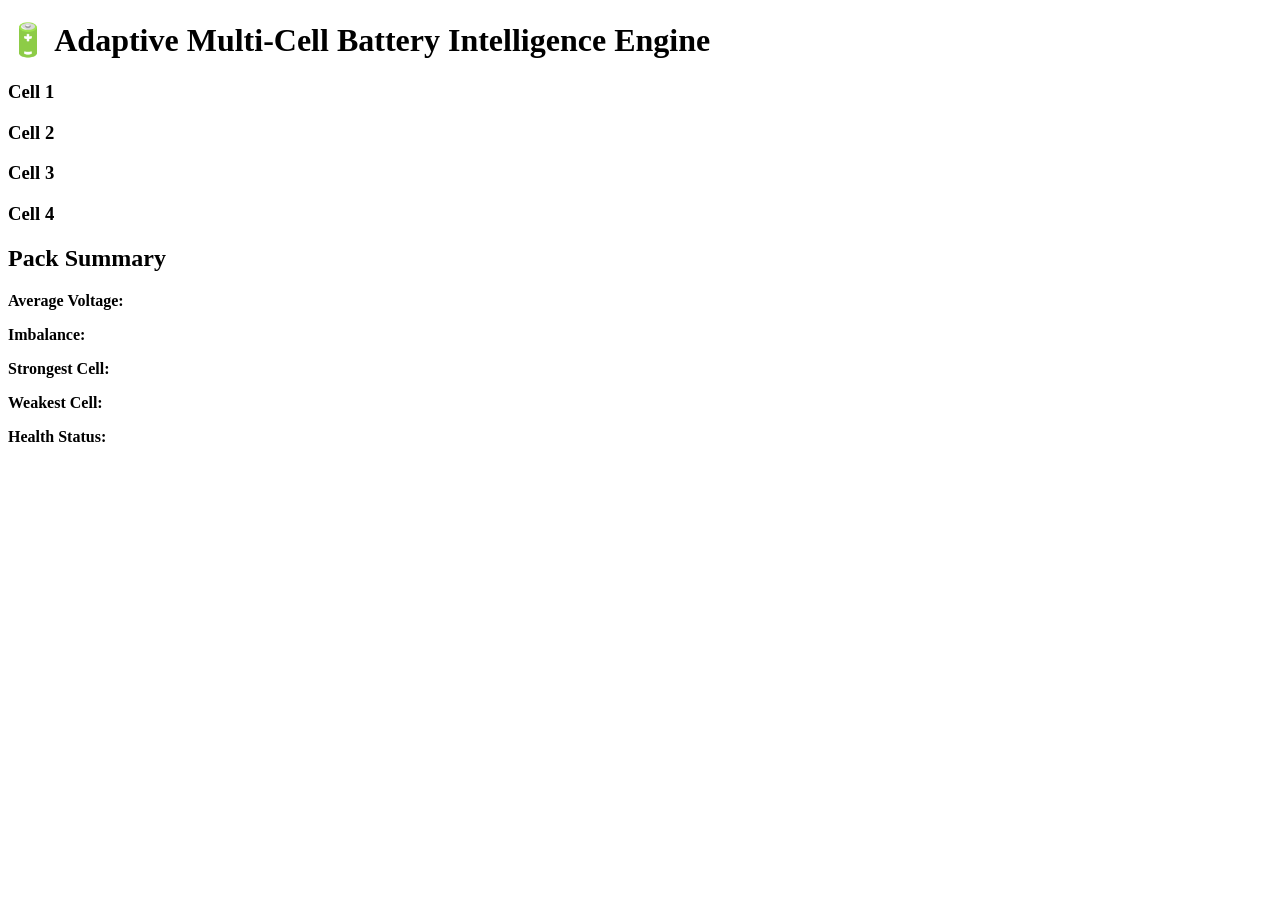
==== index.html @ 2528bb18 "Create index.html" ====
<!DOCTYPE html>
<html>
<head>
<meta charset="UTF-8">
<meta name="viewport" content="width=device-width, initial-scale=1">
<title>Battery Intelligence Engine</title>
<link rel="stylesheet" href="style.css">
</head>

<body>

<div class="container">

<h1>🔋 Adaptive Multi-Cell Battery Intelligence Engine</h1>

<div class="cards">

<div class="card">
<h3>Cell 1</h3>
<p id="c1"></p>
</div>

<div class="card">
<h3>Cell 2</h3>
<p id="c2"></p>
</div>

<div class="card">
<h3>Cell 3</h3>
<p id="c3"></p>
</div>

<div class="card">
<h3>Cell 4</h3>
<p id="c4"></p>
</div>

</div>

<div class="summary">

<h2>Pack Summary</h2>

<p><b>Average Voltage:</b> <span id="avg"></span></p>
<p><b>Imbalance:</b> <span id="imb"></span></p>
<p><b>Strongest Cell:</b> <span id="strong"></span></p>
<p><b>Weakest Cell:</b> <span id="weak"></span></p>
<p><b>Health Status:</b> <span id="status"></span></p>

</div>

</div>

<script src="script.js"></script>

</body>
</html>
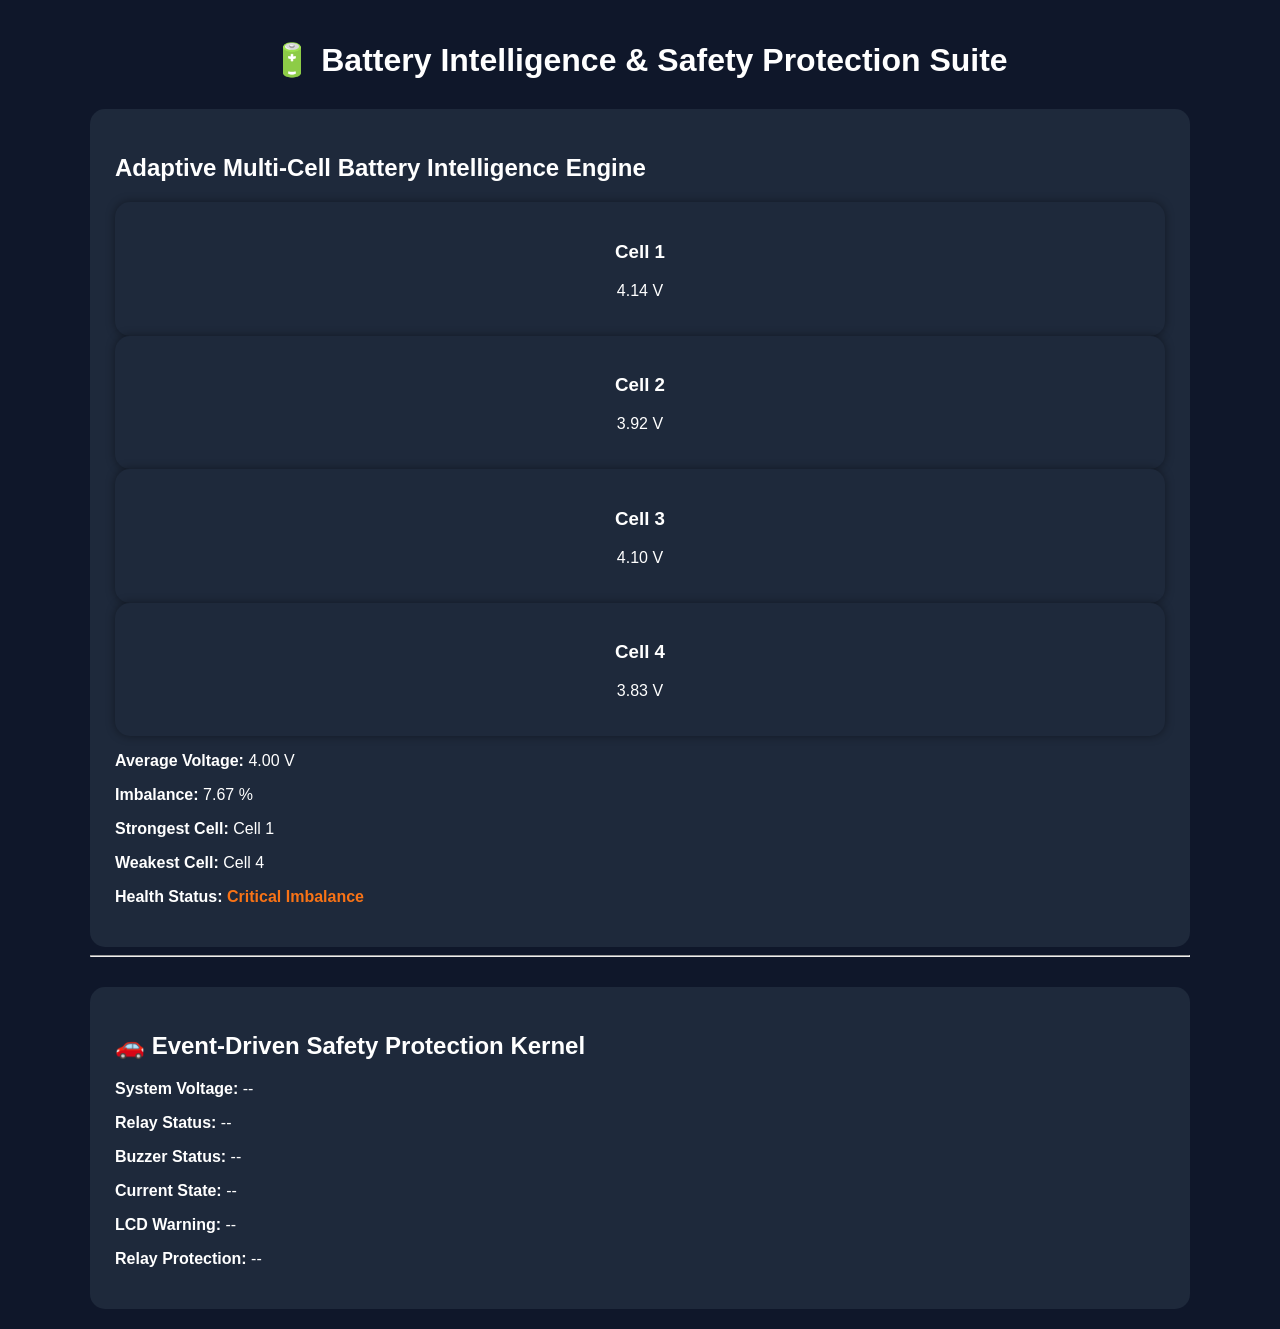
==== commit 1aa69308: "Update index.html" ====
--- a/index.html
+++ b/index.html
@@ -1,9 +1,9 @@
 <!DOCTYPE html>
-<html>
+<html lang="en">
 <head>
 <meta charset="UTF-8">
-<meta name="viewport" content="width=device-width, initial-scale=1">
-<title>Battery Intelligence Engine</title>
+<meta name="viewport" content="width=device-width, initial-scale=1.0">
+<title>Battery Intelligence & Safety Protection Suite</title>
 <link rel="stylesheet" href="style.css">
 </head>
 
@@ -11,41 +11,61 @@
 
 <div class="container">
 
-<h1>🔋 Adaptive Multi-Cell Battery Intelligence Engine</h1>
+<h1>🔋 Battery Intelligence & Safety Protection Suite</h1>
 
-<div class="cards">
+<div class="summary">
+
+<h2>Adaptive Multi-Cell Battery Intelligence Engine</h2>
+
+<div class="grid">
 
 <div class="card">
 <h3>Cell 1</h3>
-<p id="c1"></p>
+<p id="c1">--</p>
 </div>
 
 <div class="card">
 <h3>Cell 2</h3>
-<p id="c2"></p>
+<p id="c2">--</p>
 </div>
 
 <div class="card">
 <h3>Cell 3</h3>
-<p id="c3"></p>
+<p id="c3">--</p>
 </div>
 
 <div class="card">
 <h3>Cell 4</h3>
-<p id="c4"></p>
+<p id="c4">--</p>
 </div>
 
 </div>
 
+<p><b>Average Voltage:</b> <span id="avg">--</span></p>
+<p><b>Imbalance:</b> <span id="imb">--</span></p>
+<p><b>Strongest Cell:</b> <span id="strong">--</span></p>
+<p><b>Weakest Cell:</b> <span id="weak">--</span></p>
+<p><b>Health Status:</b> <span id="status">--</span></p>
+
+</div>
+
+<hr>
+
 <div class="summary">
 
-<h2>Pack Summary</h2>
+<h2>🚗 Event-Driven Safety Protection Kernel</h2>
 
-<p><b>Average Voltage:</b> <span id="avg"></span></p>
-<p><b>Imbalance:</b> <span id="imb"></span></p>
-<p><b>Strongest Cell:</b> <span id="strong"></span></p>
-<p><b>Weakest Cell:</b> <span id="weak"></span></p>
-<p><b>Health Status:</b> <span id="status"></span></p>
+<p><b>System Voltage:</b> <span id="sysVoltage">--</span></p>
+
+<p><b>Relay Status:</b> <span id="relayStatus">--</span></p>
+
+<p><b>Buzzer Status:</b> <span id="buzzerStatus">--</span></p>
+
+<p><b>Current State:</b> <span id="kernelState">--</span></p>
+
+<p><b>LCD Warning:</b> <span id="lcdMessage">--</span></p>
+
+<p><b>Relay Protection:</b> <span id="relayProtection">--</span></p>
 
 </div>
 
--- a/style.css
+++ b/style.css
@@ -0,0 +1,58 @@
+body{
+font-family:Segoe UI, sans-serif;
+background:#0f172a;
+color:white;
+margin:0;
+padding:20px;
+}
+
+.container{
+max-width:1100px;
+margin:auto;
+}
+
+h1{
+text-align:center;
+margin-bottom:30px;
+}
+
+.cards{
+display:grid;
+grid-template-columns:repeat(auto-fit,minmax(200px,1fr));
+gap:20px;
+}
+
+.card{
+background:#1e293b;
+padding:20px;
+border-radius:15px;
+text-align:center;
+box-shadow:0 0 10px rgba(0,0,0,.4);
+}
+
+.summary{
+margin-top:30px;
+background:#1e293b;
+padding:25px;
+border-radius:15px;
+}
+
+.healthy{
+color:#22c55e;
+font-weight:bold;
+}
+
+.minor{
+color:#eab308;
+font-weight:bold;
+}
+
+.critical{
+color:#f97316;
+font-weight:bold;
+}
+
+.failure{
+color:#ef4444;
+font-weight:bold;
+}
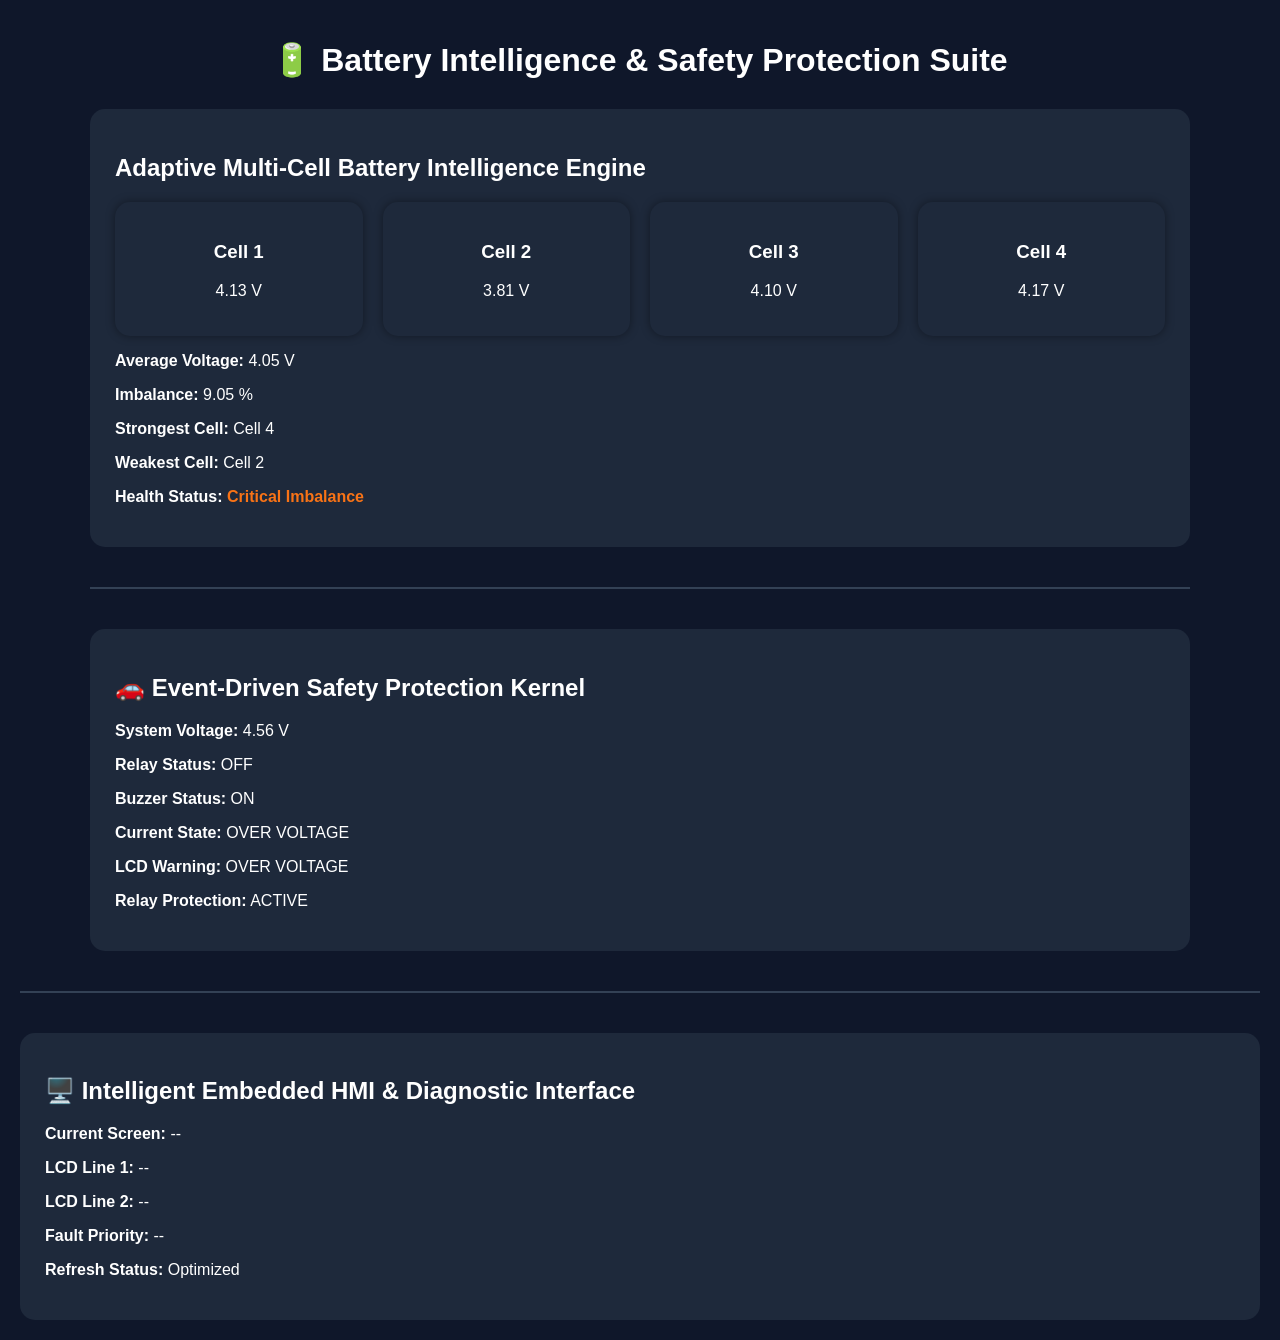
==== commit b1a797af: "Update index.html" ====
--- a/index.html
+++ b/index.html
@@ -71,6 +71,26 @@
 
 </div>
 
+<hr>
+
+<div class="summary">
+
+<h2>🖥️ Intelligent Embedded HMI & Diagnostic Interface</h2>
+
+<p><b>Current Screen:</b> <span id="screenName">--</span></p>
+
+<p><b>LCD Line 1:</b> <span id="lcdLine1">--</span></p>
+
+<p><b>LCD Line 2:</b> <span id="lcdLine2">--</span></p>
+
+<p><b>Fault Priority:</b> <span id="faultPriority">--</span></p>
+
+<p><b>Refresh Status:</b> <span id="refreshStatus">Optimized</span></p>
+
+</div>
+
+</div>
+
 <script src="script.js"></script>
 
 </body>
--- a/style.css
+++ b/style.css
@@ -1,5 +1,5 @@
 body{
-font-family:Segoe UI, sans-serif;
+font-family:Segoe UI,sans-serif;
 background:#0f172a;
 color:white;
 margin:0;
@@ -16,7 +16,7 @@
 margin-bottom:30px;
 }
 
-.cards{
+.grid{
 display:grid;
 grid-template-columns:repeat(auto-fit,minmax(200px,1fr));
 gap:20px;
@@ -35,6 +35,11 @@
 background:#1e293b;
 padding:25px;
 border-radius:15px;
+}
+
+hr{
+margin:40px 0;
+border:1px solid #334155;
 }
 
 .healthy{
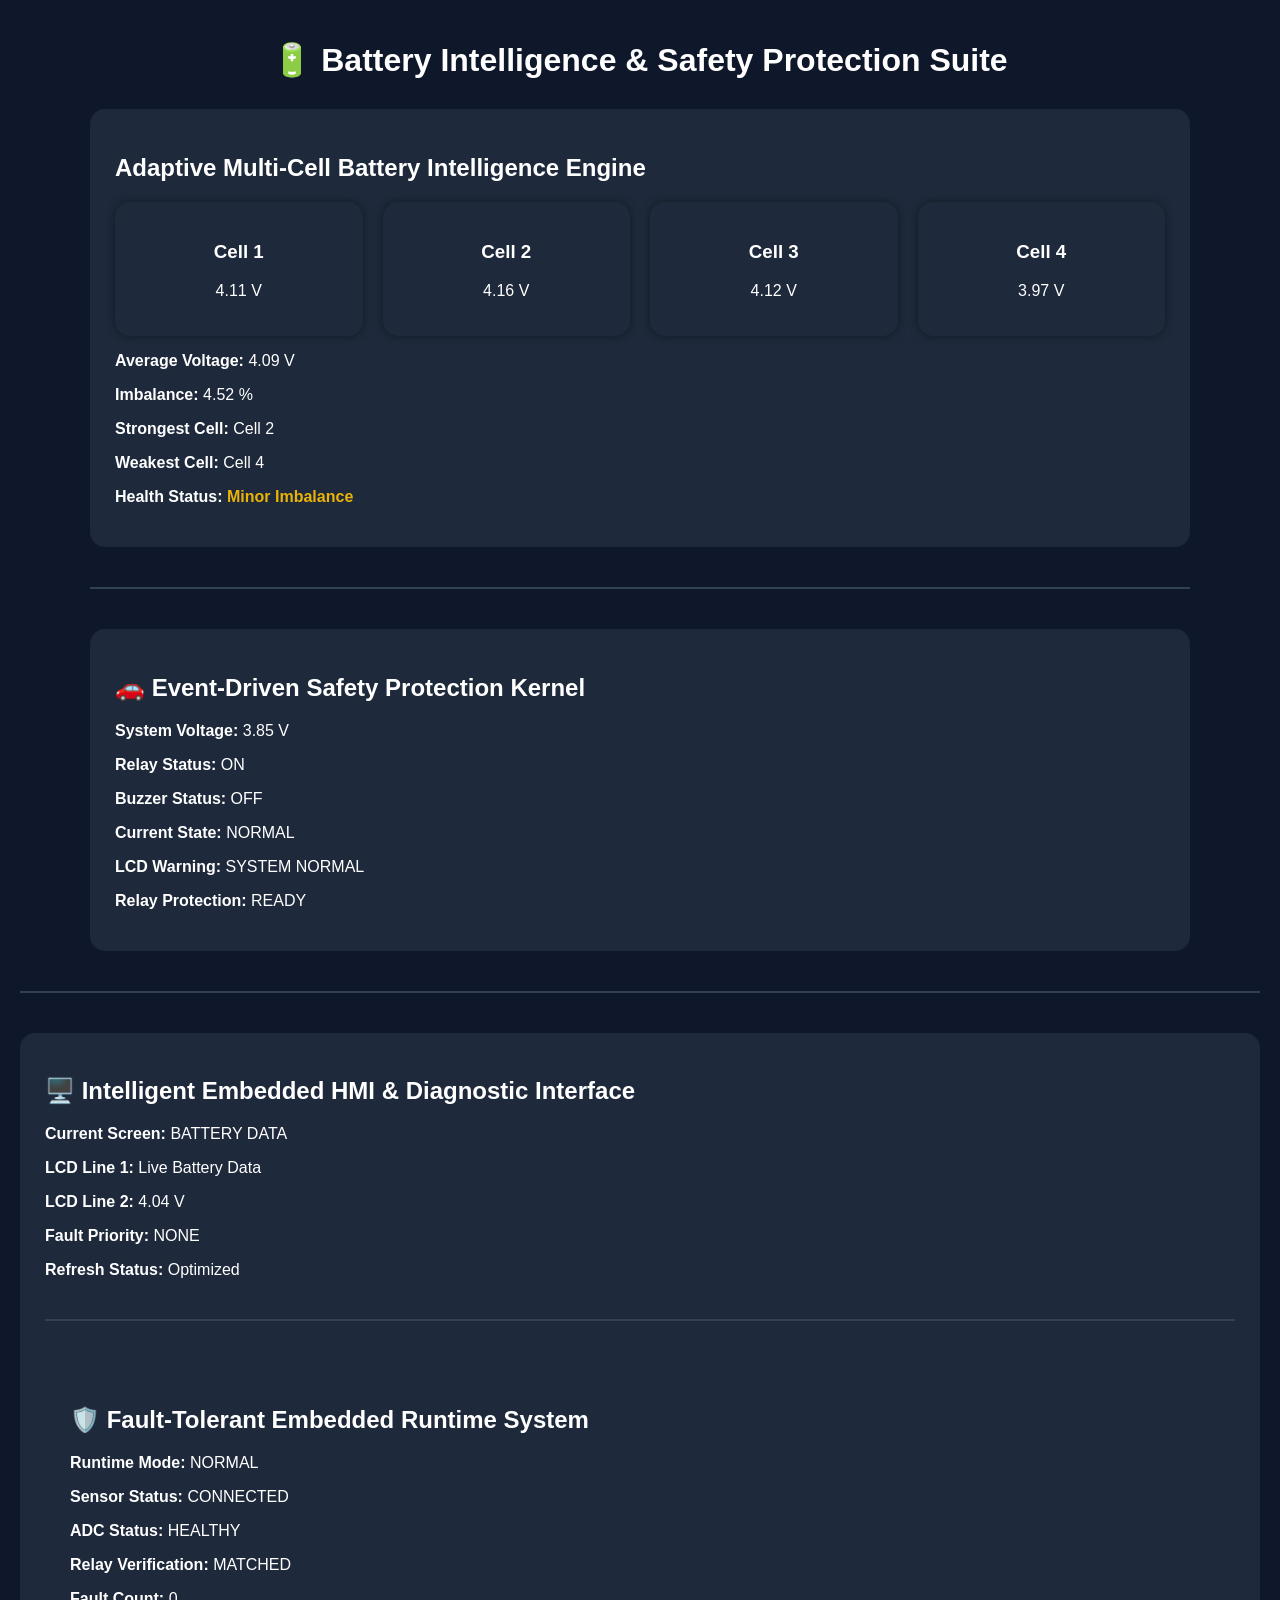
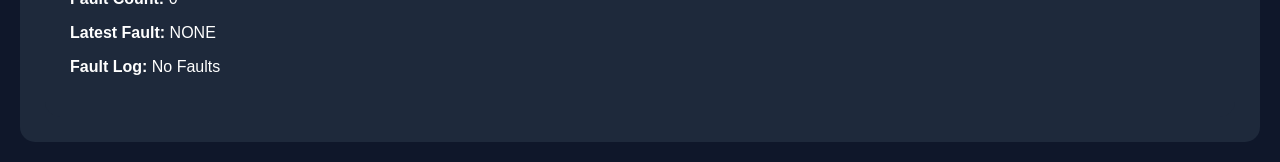
==== commit faa50af7: "Update index.html" ====
--- a/index.html
+++ b/index.html
@@ -86,7 +86,34 @@
 <p><b>Fault Priority:</b> <span id="faultPriority">--</span></p>
 
 <p><b>Refresh Status:</b> <span id="refreshStatus">Optimized</span></p>
+<hr>
 
+<div class="summary">
+
+<h2>🛡️ Fault-Tolerant Embedded Runtime System</h2>
+
+<p><b>Runtime Mode:</b>
+<span id="runtimeMode">NORMAL</span></p>
+
+<p><b>Sensor Status:</b>
+<span id="sensorStatus">CONNECTED</span></p>
+
+<p><b>ADC Status:</b>
+<span id="adcStatus">HEALTHY</span></p>
+
+<p><b>Relay Verification:</b>
+<span id="relayCheck">MATCHED</span></p>
+
+<p><b>Fault Count:</b>
+<span id="faultCount">0</span></p>
+
+<p><b>Latest Fault:</b>
+<span id="latestFault">NONE</span></p>
+
+<p><b>Fault Log:</b>
+<span id="faultLog">No Faults</span></p>
+
+</div>
 </div>
 
 </div>
--- a/style.css
+++ b/style.css
@@ -61,3 +61,11 @@
 color:#ef4444;
 font-weight:bold;
 }
+
+.lcd{
+font-family:monospace;
+background:black;
+color:#00ff00;
+padding:15px;
+border-radius:10px;
+}
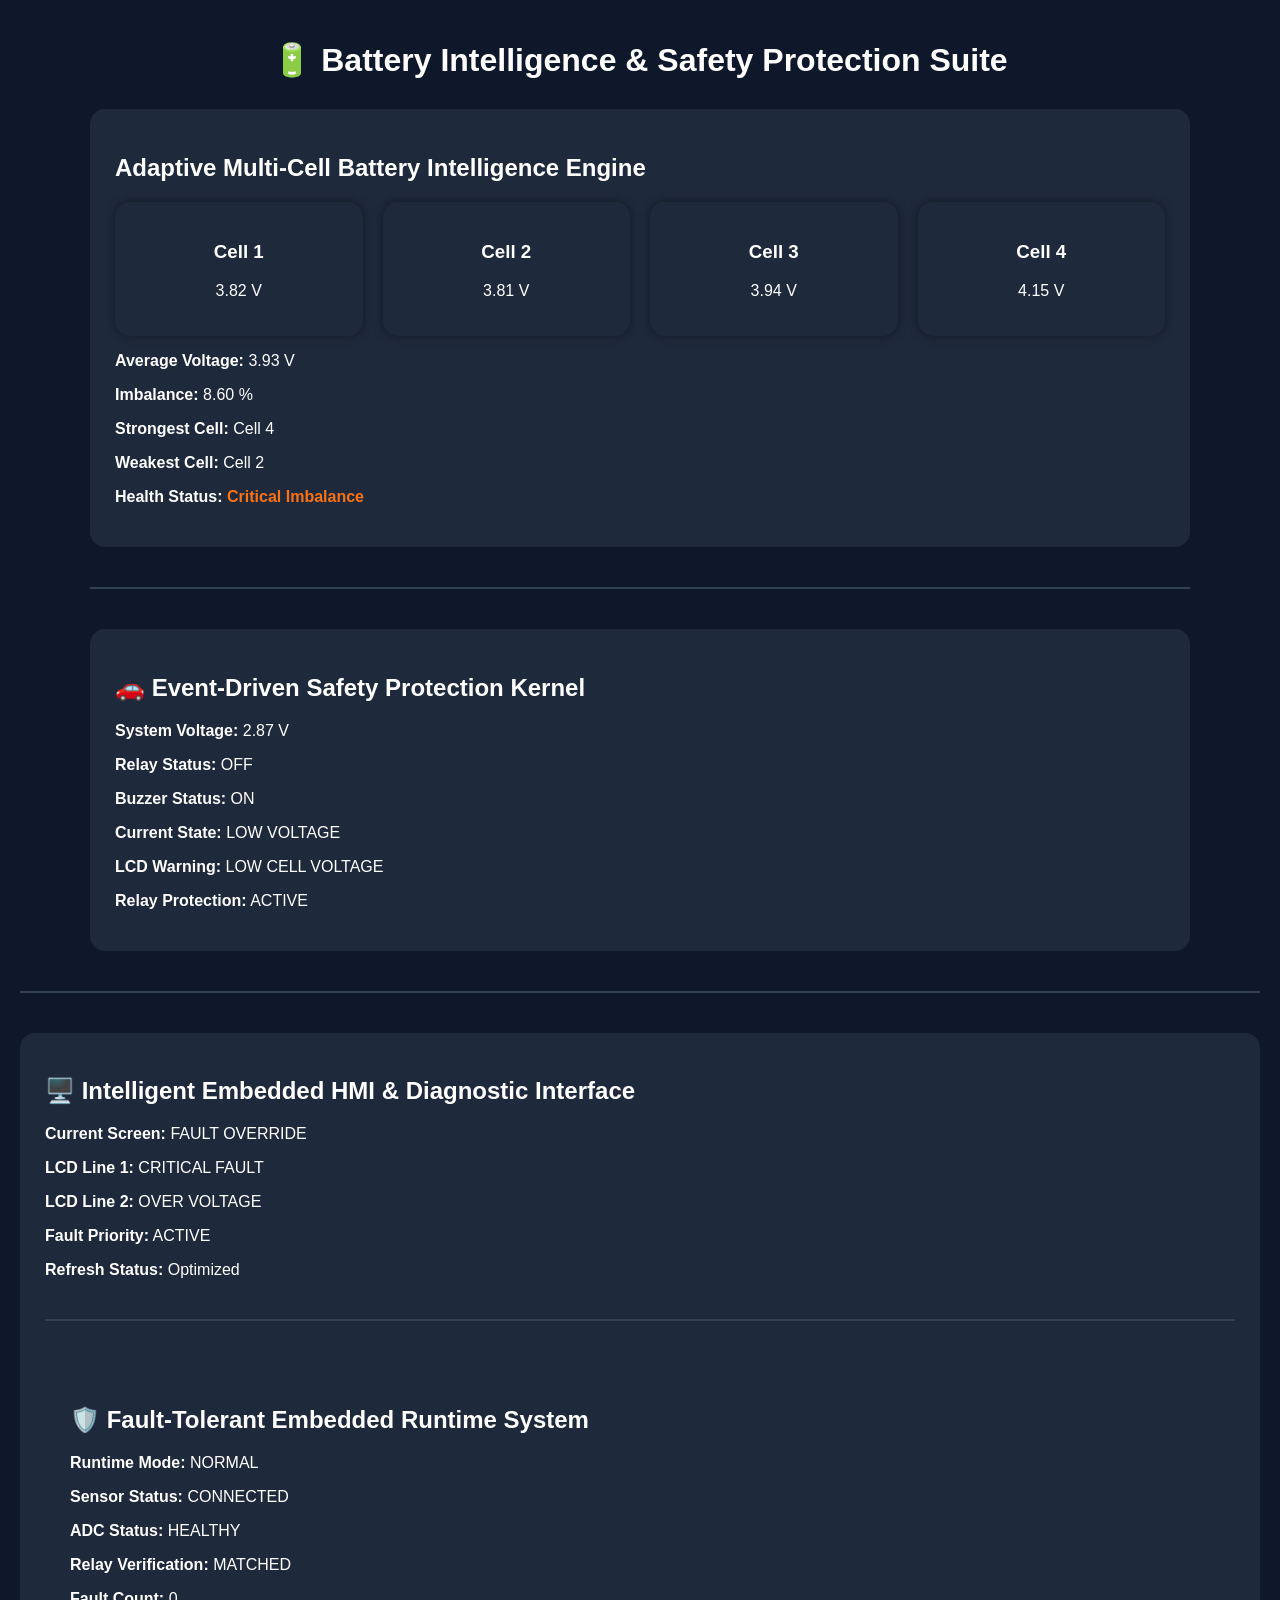
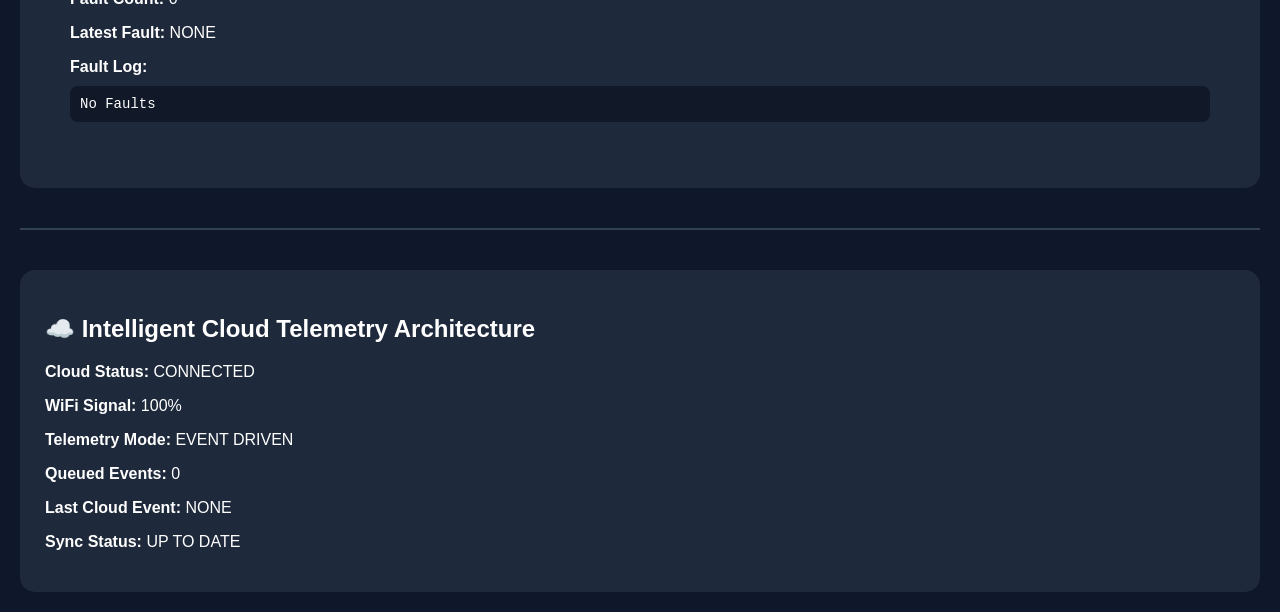
==== commit 3dd97fba: "Update index.html" ====
--- a/index.html
+++ b/index.html
@@ -117,7 +117,31 @@
 </div>
 
 </div>
+<hr>
 
+<div class="summary">
+
+<h2>☁️ Intelligent Cloud Telemetry Architecture</h2>
+
+<p><b>Cloud Status:</b>
+<span id="cloudStatus">CONNECTED</span></p>
+
+<p><b>WiFi Signal:</b>
+<span id="wifiSignal">100%</span></p>
+
+<p><b>Telemetry Mode:</b>
+<span id="telemetryMode">EVENT DRIVEN</span></p>
+
+<p><b>Queued Events:</b>
+<span id="queuedEvents">0</span></p>
+
+<p><b>Last Cloud Event:</b>
+<span id="lastCloudEvent">NONE</span></p>
+
+<p><b>Sync Status:</b>
+<span id="syncStatus">UP TO DATE</span></p>
+
+</div>
 <script src="script.js"></script>
 
 </body>
--- a/style.css
+++ b/style.css
@@ -61,7 +61,37 @@
 color:#ef4444;
 font-weight:bold;
 }
+.runtime-normal{
+color:#22c55e;
+font-weight:bold;
+}
 
+.runtime-degraded{
+color:#eab308;
+font-weight:bold;
+}
+
+.runtime-failsafe{
+color:#f97316;
+font-weight:bold;
+}
+
+.runtime-shutdown{
+color:#ef4444;
+font-weight:bold;
+}
+
+#faultLog{
+display:block;
+margin-top:10px;
+padding:10px;
+background:#111827;
+border-radius:8px;
+font-family:monospace;
+font-size:14px;
+max-height:120px;
+overflow-y:auto;
+}
 .lcd{
 font-family:monospace;
 background:black;
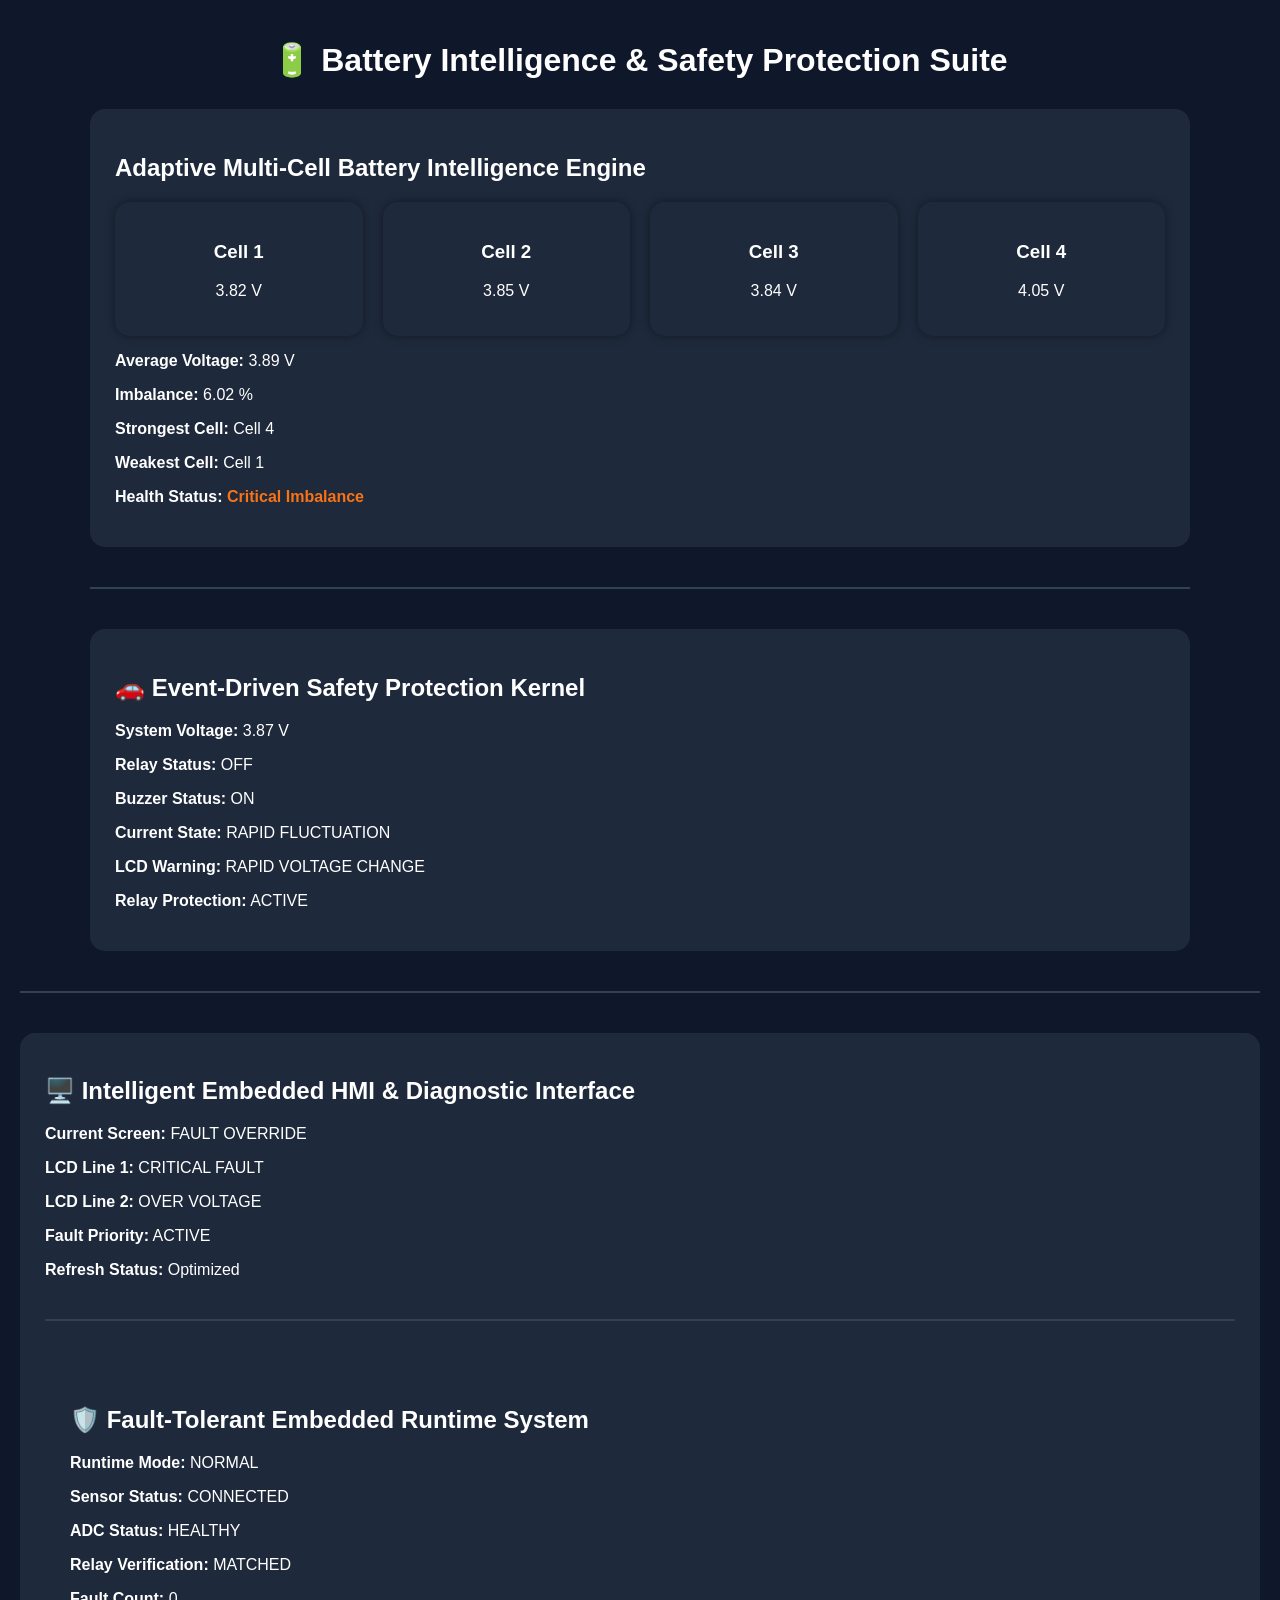
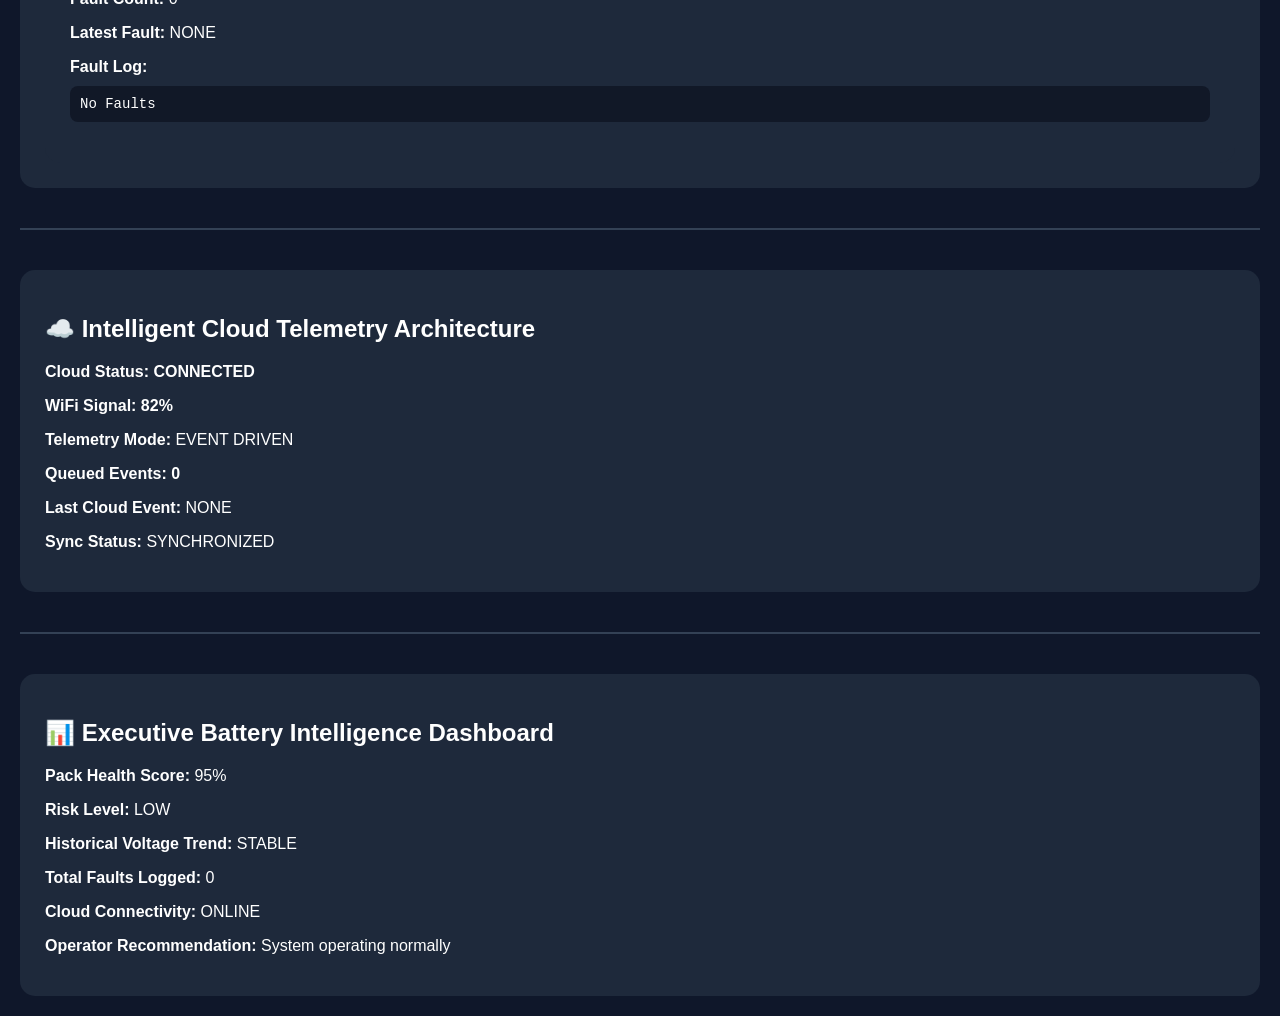
==== commit a879d629: "Update index.html" ====
--- a/index.html
+++ b/index.html
@@ -142,6 +142,35 @@
 <span id="syncStatus">UP TO DATE</span></p>
 
 </div>
+  <hr>
+
+<div class="summary">
+
+<h2>📊 Executive Battery Intelligence Dashboard</h2>
+
+<p><b>Pack Health Score:</b>
+<span id="healthScore">95%</span></p>
+
+<p><b>Risk Level:</b>
+<span id="riskLevel">LOW</span></p>
+
+<p><b>Historical Voltage Trend:</b>
+<span id="voltageTrend">STABLE</span></p>
+
+<p><b>Total Faults Logged:</b>
+<span id="totalFaults">0</span></p>
+
+<p><b>Cloud Connectivity:</b>
+<span id="dashboardCloud">ONLINE</span></p>
+
+<p><b>Operator Recommendation:</b>
+<span id="recommendation">
+System operating normally
+</span></p>
+
+<div id="trendGraph"></div>
+
+</div>
 <script src="script.js"></script>
 
 </body>
--- a/style.css
+++ b/style.css
@@ -99,3 +99,8 @@
 padding:15px;
 border-radius:10px;
 }
+#queuedEvents,
+#wifiSignal,
+#cloudStatus{
+font-weight:bold;
+}
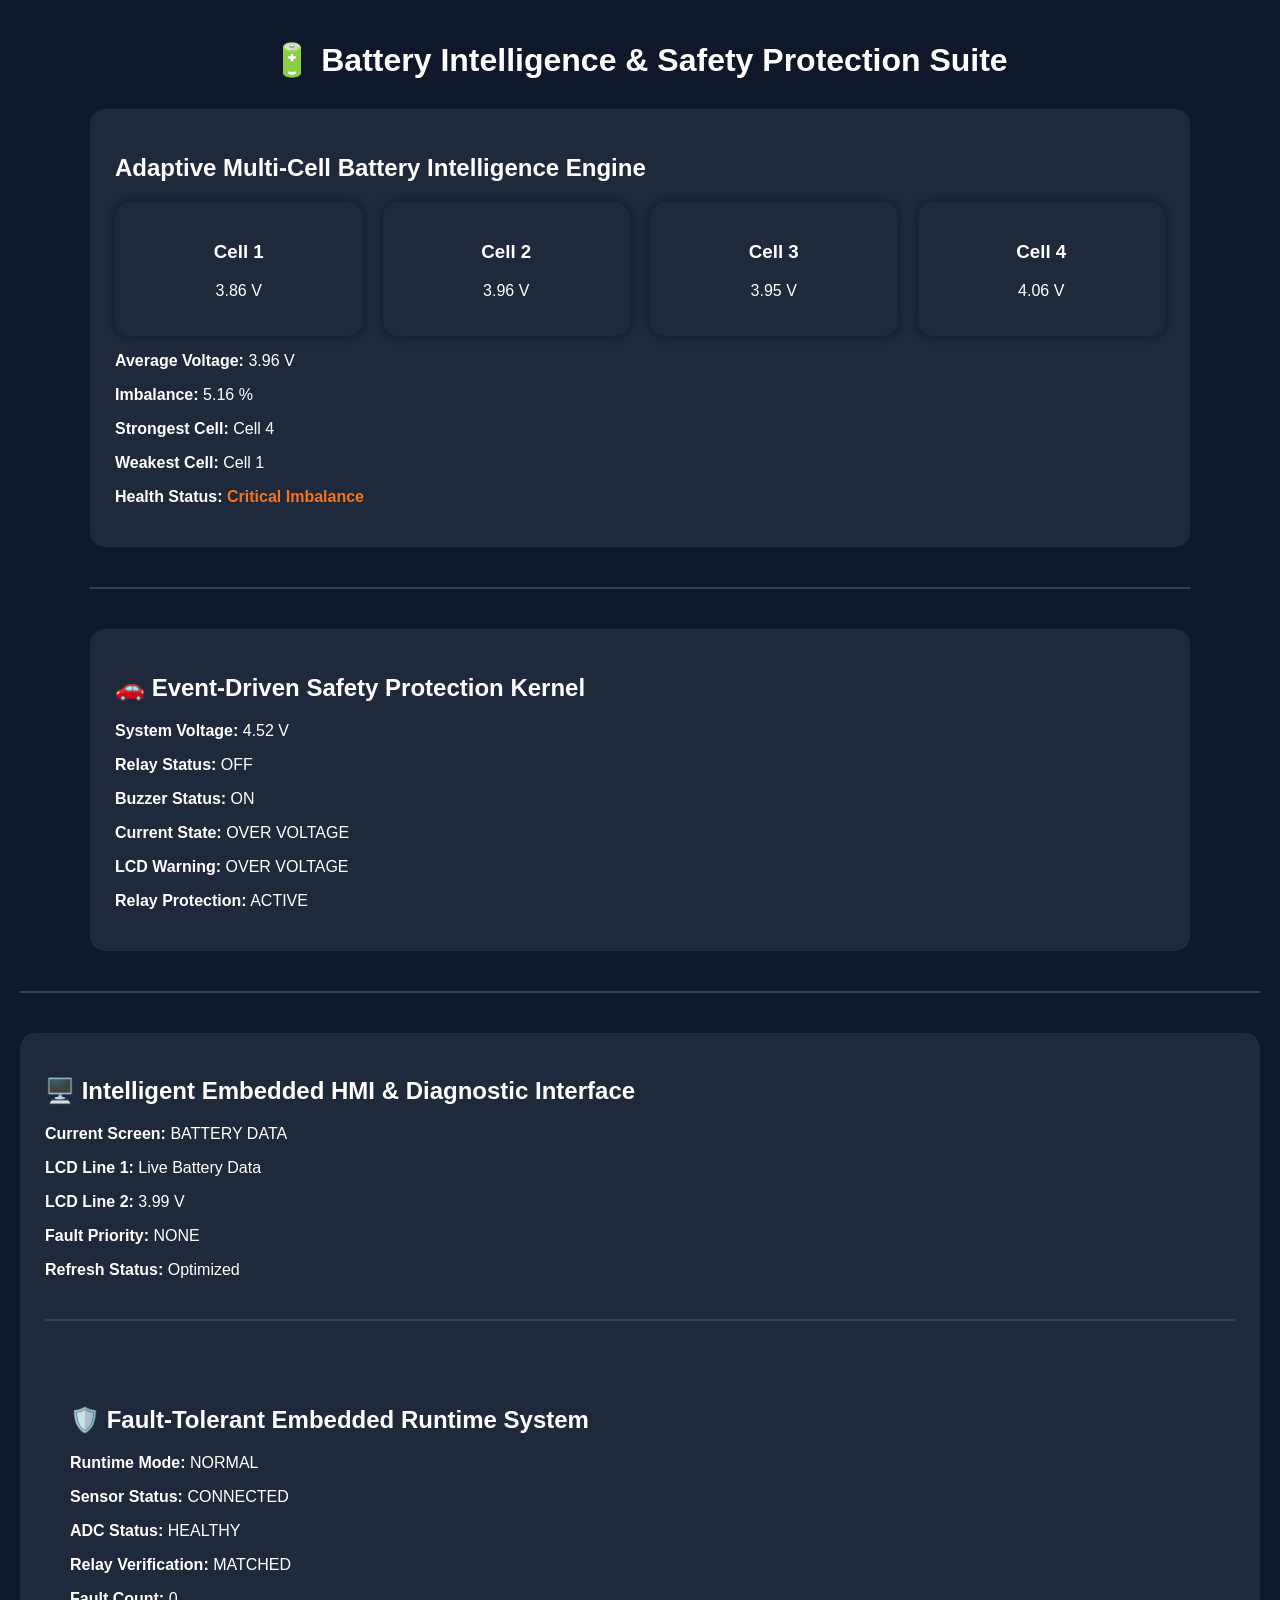
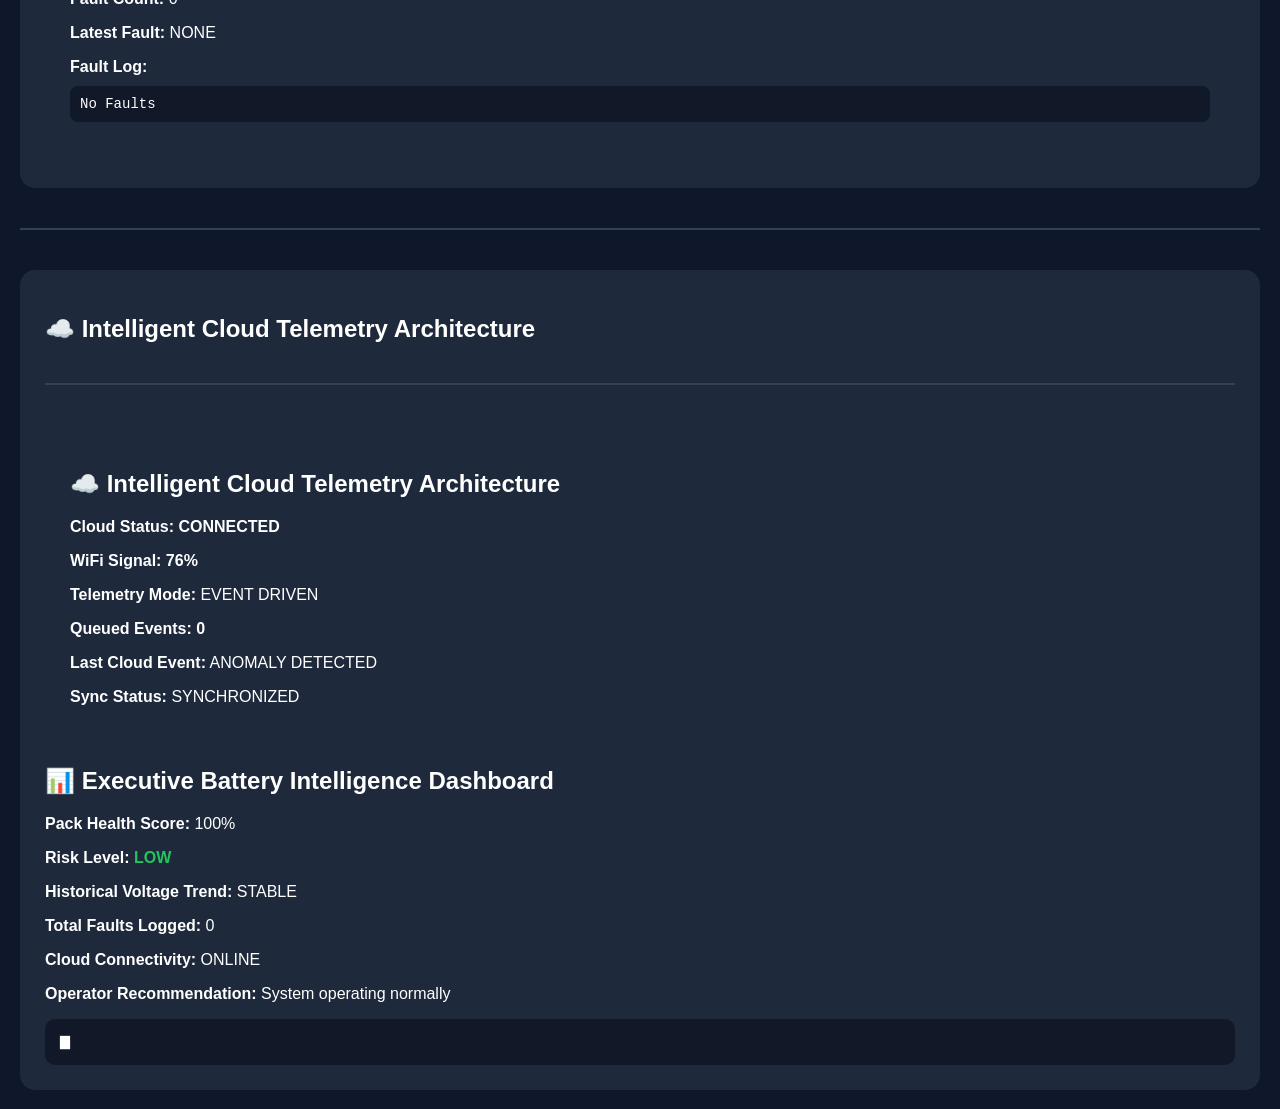
==== commit d1e39d88: "Update index.html" ====
--- a/index.html
+++ b/index.html
@@ -123,6 +123,12 @@
 
 <h2>☁️ Intelligent Cloud Telemetry Architecture</h2>
 
+<hr>
+
+<div class="summary">
+
+<h2>☁️ Intelligent Cloud Telemetry Architecture</h2>
+
 <p><b>Cloud Status:</b>
 <span id="cloudStatus">CONNECTED</span></p>
 
@@ -142,9 +148,6 @@
 <span id="syncStatus">UP TO DATE</span></p>
 
 </div>
-  <hr>
-
-<div class="summary">
 
 <h2>📊 Executive Battery Intelligence Dashboard</h2>
 
--- a/style.css
+++ b/style.css
@@ -104,3 +104,26 @@
 #cloudStatus{
 font-weight:bold;
 }
+.low-risk{
+color:#22c55e;
+font-weight:bold;
+}
+
+.medium-risk{
+color:#eab308;
+font-weight:bold;
+}
+
+.high-risk{
+color:#ef4444;
+font-weight:bold;
+}
+
+#trendGraph{
+margin-top:15px;
+padding:15px;
+background:#111827;
+border-radius:10px;
+font-family:monospace;
+overflow-x:auto;
+}
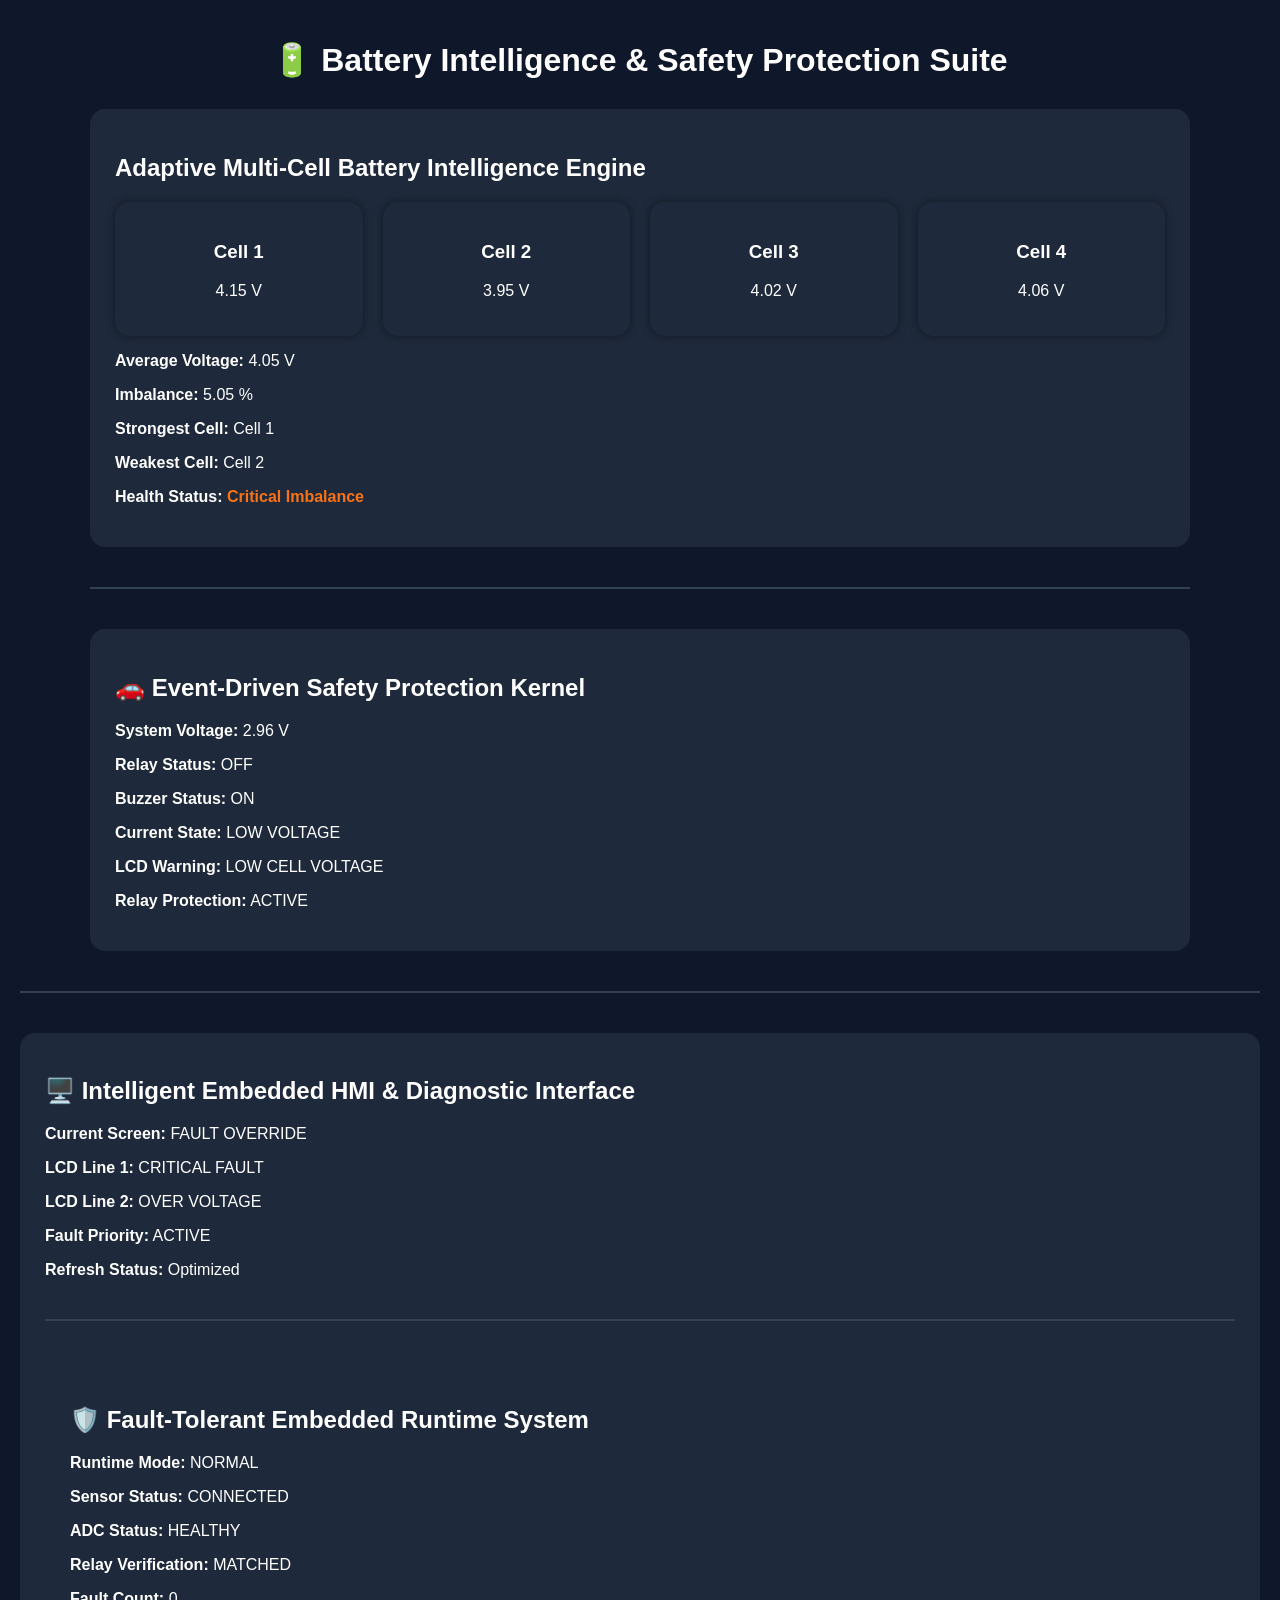
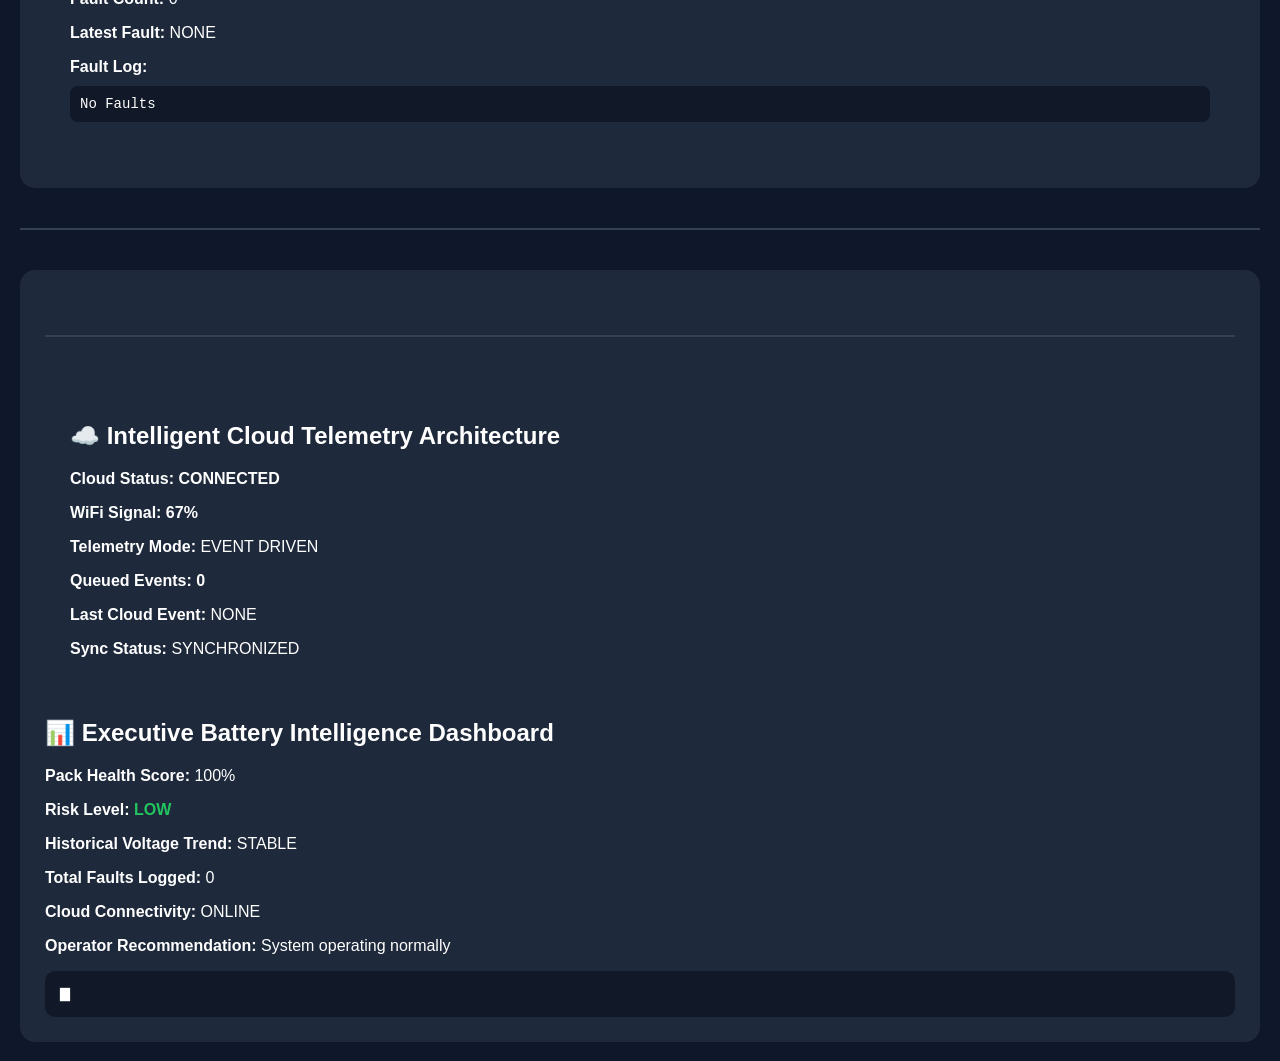
==== commit bab50d83: "Update index.html" ====
--- a/index.html
+++ b/index.html
@@ -120,13 +120,10 @@
 <hr>
 
 <div class="summary">
-
-<h2>☁️ Intelligent Cloud Telemetry Architecture</h2>
-
 <hr>
 
 <div class="summary">
-
+  
 <h2>☁️ Intelligent Cloud Telemetry Architecture</h2>
 
 <p><b>Cloud Status:</b>
